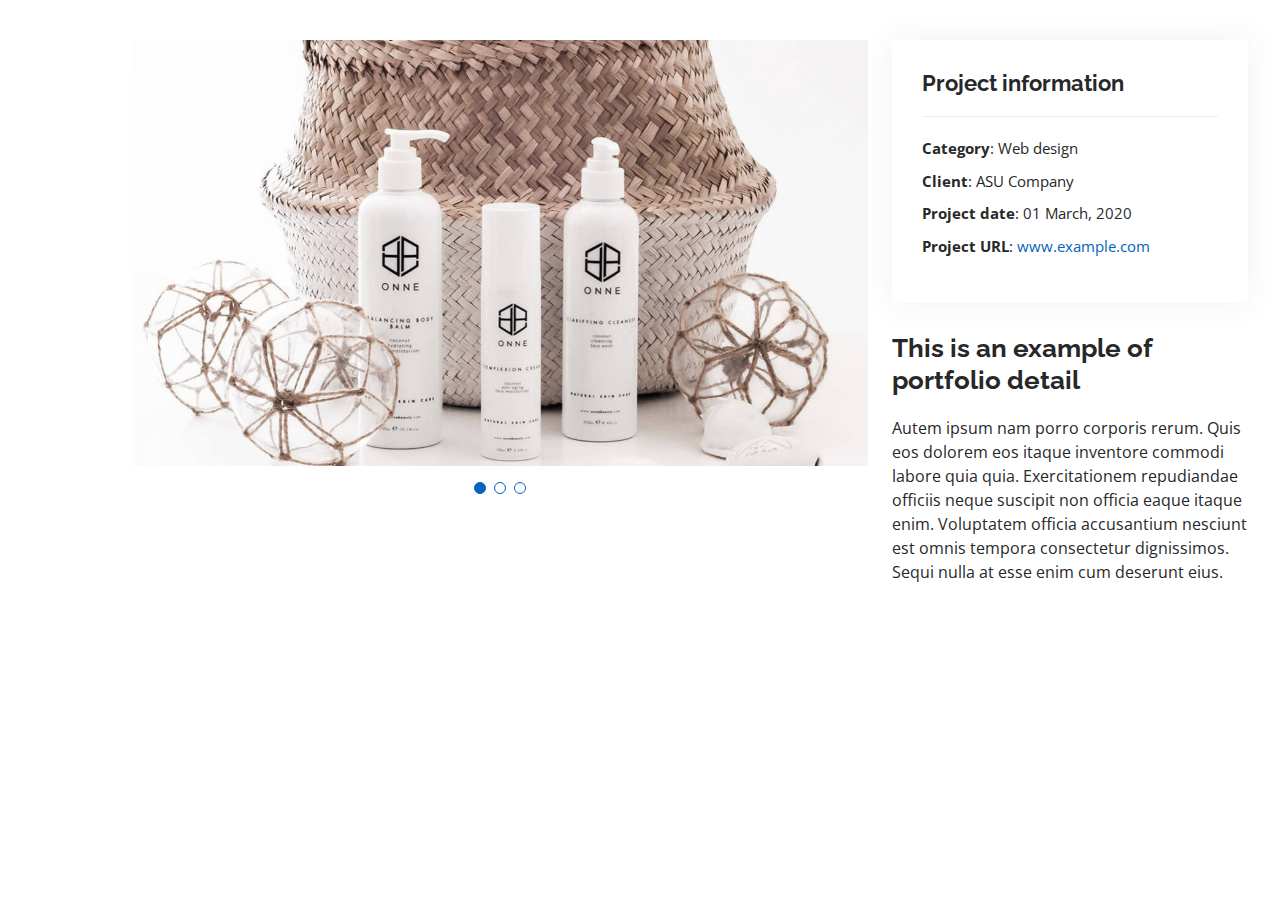
==== portfolio-details.html @ 5c3f9832 "add bootstrap template files" ====
<!DOCTYPE html>
<html lang="en">

<head>
  <meta charset="utf-8">
  <meta content="width=device-width, initial-scale=1.0" name="viewport">

  <title>Portfolio Details - Personal Bootstrap Template</title>
  <meta content="" name="description">
  <meta content="" name="keywords">

  <!-- Favicons -->
  <link href="assets/img/favicon.png" rel="icon">
  <link href="assets/img/apple-touch-icon.png" rel="apple-touch-icon">

  <!-- Google Fonts -->
  <link href="https://fonts.googleapis.com/css?family=Open+Sans:300,300i,400,400i,600,600i,700,700i|Raleway:300,300i,400,400i,500,500i,600,600i,700,700i|Poppins:300,300i,400,400i,500,500i,600,600i,700,700i" rel="stylesheet">

  <!-- Vendor CSS Files -->
  <link href="assets/vendor/aos/aos.css" rel="stylesheet">
  <link href="assets/vendor/bootstrap/css/bootstrap.min.css" rel="stylesheet">
  <link href="assets/vendor/bootstrap-icons/bootstrap-icons.css" rel="stylesheet">
  <link href="assets/vendor/boxicons/css/boxicons.min.css" rel="stylesheet">
  <link href="assets/vendor/glightbox/css/glightbox.min.css" rel="stylesheet">
  <link href="assets/vendor/swiper/swiper-bundle.min.css" rel="stylesheet">

  <!-- Template Main CSS File -->
  <link href="assets/css/style.css" rel="stylesheet">

  <!-- =======================================================
  * Template Name: MyResume - v4.9.2
  * Template URL: https://bootstrapmade.com/free-html-bootstrap-template-my-resume/
  * Author: BootstrapMade.com
  * License: https://bootstrapmade.com/license/
  ======================================================== -->
</head>

<body>

  <main id="main">

    <!-- ======= Portfolio Details Section ======= -->
    <section id="portfolio-details" class="portfolio-details">
      <div class="container">

        <div class="row gy-4">

          <div class="col-lg-8">
            <div class="portfolio-details-slider swiper">
              <div class="swiper-wrapper align-items-center">

                <div class="swiper-slide">
                  <img src="assets/img/portfolio/portfolio-details-1.jpg" alt="">
                </div>

                <div class="swiper-slide">
                  <img src="assets/img/portfolio/portfolio-details-2.jpg" alt="">
                </div>

                <div class="swiper-slide">
                  <img src="assets/img/portfolio/portfolio-details-3.jpg" alt="">
                </div>

              </div>
              <div class="swiper-pagination"></div>
            </div>
          </div>

          <div class="col-lg-4">
            <div class="portfolio-info">
              <h3>Project information</h3>
              <ul>
                <li><strong>Category</strong>: Web design</li>
                <li><strong>Client</strong>: ASU Company</li>
                <li><strong>Project date</strong>: 01 March, 2020</li>
                <li><strong>Project URL</strong>: <a href="#">www.example.com</a></li>
              </ul>
            </div>
            <div class="portfolio-description">
              <h2>This is an example of portfolio detail</h2>
              <p>
                Autem ipsum nam porro corporis rerum. Quis eos dolorem eos itaque inventore commodi labore quia quia. Exercitationem repudiandae officiis neque suscipit non officia eaque itaque enim. Voluptatem officia accusantium nesciunt est omnis tempora consectetur dignissimos. Sequi nulla at esse enim cum deserunt eius.
              </p>
            </div>
          </div>

        </div>

      </div>
    </section><!-- End Portfolio Details Section -->

  </main><!-- End #main -->

  <div id="preloader"></div>
  <a href="#" class="back-to-top d-flex align-items-center justify-content-center"><i class="bi bi-arrow-up-short"></i></a>

  <!-- Vendor JS Files -->
  <script src="assets/vendor/purecounter/purecounter_vanilla.js"></script>
  <script src="assets/vendor/aos/aos.js"></script>
  <script src="assets/vendor/bootstrap/js/bootstrap.bundle.min.js"></script>
  <script src="assets/vendor/glightbox/js/glightbox.min.js"></script>
  <script src="assets/vendor/isotope-layout/isotope.pkgd.min.js"></script>
  <script src="assets/vendor/swiper/swiper-bundle.min.js"></script>
  <script src="assets/vendor/typed.js/typed.min.js"></script>
  <script src="assets/vendor/waypoints/noframework.waypoints.js"></script>
  <script src="assets/vendor/php-email-form/validate.js"></script>

  <!-- Template Main JS File -->
  <script src="assets/js/main.js"></script>

</body>

</html>
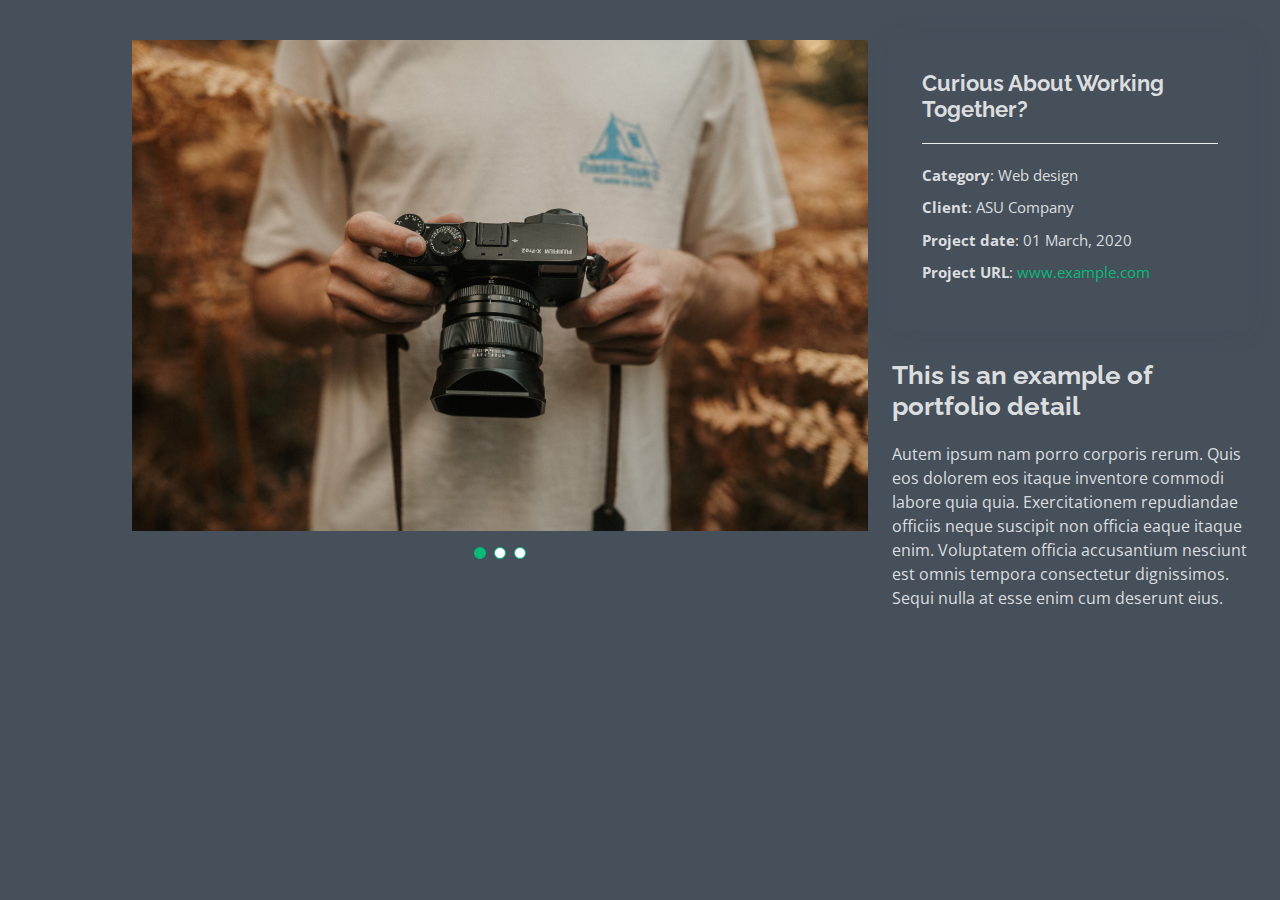
==== commit f90e41b0: "change portfolio image titles" ====
--- a/portfolio-details.html
+++ b/portfolio-details.html
@@ -68,7 +68,7 @@
 
           <div class="col-lg-4">
             <div class="portfolio-info">
-              <h3>Project information</h3>
+              <h3>Curious About Working Together?</h3>
               <ul>
                 <li><strong>Category</strong>: Web design</li>
                 <li><strong>Client</strong>: ASU Company</li>
--- a/assets/css/style.css
+++ b/assets/css/style.css
@@ -1,25 +1,26 @@
-/**
-* Template Name: MyResume - v4.9.2
-* Template URL: https://bootstrapmade.com/free-html-bootstrap-template-my-resume/
-* Author: BootstrapMade.com
-* License: https://bootstrapmade.com/license/
-*/
-
+/**
+* Template Name: MyResume - v4.9.2
+* Template URL: https://bootstrapmade.com/free-html-bootstrap-template-my-resume/
+* Author: BootstrapMade.com
+* License: https://bootstrapmade.com/license/
+*/
+
 /*--------------------------------------------------------------
 # General
 --------------------------------------------------------------*/
 body {
+  background-color: #45505b;
   font-family: "Open Sans", sans-serif;
-  color: #272829;
+  color: #dcdddf;
 }
 
 a {
-  color: #0563bb;
+  color: #05bb78;
   text-decoration: none;
 }
 
 a:hover {
-  color: #067ded;
+  color: #05bb78;
   text-decoration: none;
 }
 
@@ -42,7 +43,7 @@
   right: 15px;
   bottom: 15px;
   z-index: 996;
-  background: #0563bb;
+  background: #05bb78;
   width: 40px;
   height: 40px;
   border-radius: 50px;
@@ -56,7 +57,7 @@
 }
 
 .back-to-top:hover {
-  background: #0678e3;
+  background: #05bb78;
   color: #fff;
 }
 
@@ -76,7 +77,7 @@
   bottom: 0;
   z-index: 9999;
   overflow: hidden;
-  background: #fff;
+  background: rgba(255, 255, 255, 0.536);
 }
 
 #preloader:before {
@@ -84,7 +85,7 @@
   position: fixed;
   top: calc(50% - 30px);
   left: calc(50% - 30px);
-  border: 6px solid #0563bb;
+  border: 6px solid # 05bb78;
   border-top-color: #fff;
   border-bottom-color: #fff;
   border-radius: 50%;
@@ -221,7 +222,7 @@
 .nav-menu .active:focus,
 .nav-menu li:hover>a {
   color: #fff;
-  background: #0563bb;
+  background: #05bb78;
 }
 
 .nav-menu a:hover span,
@@ -275,7 +276,7 @@
 
 .mobile-nav-active .mobile-nav-toggle {
   color: #fff;
-  background-color: #0563bb;
+  background-color: #05bb78;
 }
 
 /*--------------------------------------------------------------
@@ -284,8 +285,8 @@
 #hero {
   width: 100%;
   height: 100vh;
-  background: url("../img/hero-bg.jpg") top right no-repeat;
-  background-size: cover;
+  background: url("../img/selinda2.jpeg") right no-repeat;
+  background-size: 50%;
   position: relative;
 }
 
@@ -297,7 +298,7 @@
 
 #hero:before {
   content: "";
-  background: rgba(255, 255, 255, 0.8);
+  background: rgba(174, 174, 174, 0.561);
   position: absolute;
   bottom: 0;
   top: 0;
@@ -310,7 +311,7 @@
   font-size: 64px;
   font-weight: 700;
   line-height: 56px;
-  color: #45505b;
+  color: #d0dcd7;
 }
 
 #hero p {
@@ -321,7 +322,7 @@
 }
 
 #hero p span {
-  color: #0563bb;
+  color: #05bb78;
   letter-spacing: 1px;
 }
 
@@ -339,12 +340,12 @@
 }
 
 #hero .social-links a:hover {
-  color: #0563bb;
+  color: #05bb78;
 }
 
 @media (max-width: 992px) {
   #hero {
-    text-align: center;
+    background-size: contain;
   }
 
   #hero h1 {
@@ -379,7 +380,7 @@
   margin-bottom: 20px;
   padding-bottom: 20px;
   position: relative;
-  color: #45505b;
+  color: #ddf3de;
 }
 
 .section-title h2::before {
@@ -399,7 +400,7 @@
   display: block;
   width: 40px;
   height: 3px;
-  background: #0563bb;
+  background: #05bb78;
   bottom: 0;
   left: calc(50% - 20px);
 }
@@ -414,7 +415,7 @@
 .about .content h3 {
   font-weight: 700;
   font-size: 26px;
-  color: #728394;
+  color: #05bb78;
 }
 
 .about .content ul {
@@ -435,7 +436,7 @@
 .about .content ul i {
   font-size: 16px;
   margin-right: 5px;
-  color: #0563bb;
+  color: #05bb78;
   line-height: 0;
 }
 
@@ -452,7 +453,7 @@
   width: 100%;
   position: relative;
   text-align: center;
-  background: #fff;
+  background: #45505b;
 }
 
 .facts .count-box i {
@@ -461,7 +462,7 @@
   left: 50%;
   transform: translateX(-50%);
   font-size: 24px;
-  background: #0563bb;
+  background: #05bb78;
   color: #fff;
   border-radius: 50px;
   display: inline-flex;
@@ -475,7 +476,7 @@
   font-size: 36px;
   display: block;
   font-weight: 600;
-  color: #011426;
+  color: #fff;
 }
 
 .facts .count-box p {
@@ -502,7 +503,7 @@
   display: block;
   font-weight: 600;
   font-family: "Poppins", sans-serif;
-  color: #45505b;
+  color: #fff;
 }
 
 .skills .progress .skill .val {
@@ -511,75 +512,14 @@
 }
 
 .skills .progress-bar-wrap {
-  background: #f2f3f5;
+  background: #f2f3f500;
 }
 
 .skills .progress-bar {
   width: 1px;
   height: 10px;
   transition: 0.9s;
-  background-color: #0563bb;
-}
-
-/*--------------------------------------------------------------
-# Resume
---------------------------------------------------------------*/
-.resume .resume-title {
-  font-size: 26px;
-  font-weight: 700;
-  margin-top: 20px;
-  margin-bottom: 20px;
-  color: #45505b;
-}
-
-.resume .resume-item {
-  padding: 0 0 20px 20px;
-  margin-top: -2px;
-  border-left: 2px solid #0563bb;
-  position: relative;
-}
-
-.resume .resume-item h4 {
-  line-height: 18px;
-  font-size: 18px;
-  font-weight: 600;
-  text-transform: uppercase;
-  font-family: "Poppins", sans-serif;
-  color: #0563bb;
-  margin-bottom: 10px;
-}
-
-.resume .resume-item h5 {
-  font-size: 16px;
-  background: #f7f8f9;
-  padding: 5px 15px;
-  display: inline-block;
-  font-weight: 600;
-  margin-bottom: 10px;
-}
-
-.resume .resume-item ul {
-  padding-left: 20px;
-}
-
-.resume .resume-item ul li {
-  padding-bottom: 10px;
-}
-
-.resume .resume-item:last-child {
-  padding-bottom: 0;
-}
-
-.resume .resume-item::before {
-  content: "";
-  position: absolute;
-  width: 16px;
-  height: 16px;
-  border-radius: 50px;
-  left: -9px;
-  top: 0;
-  background: #fff;
-  border: 2px solid #0563bb;
+  background-color: #05bb78;
 }
 
 /*--------------------------------------------------------------
@@ -614,7 +554,7 @@
 
 .portfolio #portfolio-flters li:hover,
 .portfolio #portfolio-flters li.filter-active {
-  color: #0563bb;
+  color: #05bb78;
 }
 
 .portfolio #portfolio-flters li:last-child {
@@ -760,11 +700,11 @@
   height: 12px;
   background-color: #fff;
   opacity: 1;
-  border: 1px solid #0563bb;
+  border: 1px solid #05bb78;
 }
 
 .portfolio-details .portfolio-details-slider .swiper-pagination .swiper-pagination-bullet-active {
-  background-color: #0563bb;
+  background-color: #05bb78;
 }
 
 .portfolio-details .portfolio-info {
@@ -811,7 +751,7 @@
   text-align: center;
   padding: 70px 20px 80px 20px;
   transition: all ease-in-out 0.3s;
-  background: #fff;
+  background: rgba(0, 0, 0, 0);
   box-shadow: 0px 5px 90px 0px rgba(110, 123, 131, 0.05);
 }
 
@@ -840,7 +780,7 @@
 
 .services .icon-box .icon svg path {
   transition: 0.5s;
-  fill: #f5f5f5;
+  fill: #000;
 }
 
 .services .icon-box h4 {
@@ -850,7 +790,7 @@
 }
 
 .services .icon-box h4 a {
-  color: #45505b;
+  color: #05bb78;
   transition: ease-in-out 0.3s;
 }
 
@@ -1007,11 +947,11 @@
   height: 12px;
   background-color: #fff;
   opacity: 1;
-  border: 1px solid #0563bb;
+  border: 1px solid #05bb78;
 }
 
 .testimonials .swiper-pagination .swiper-pagination-bullet-active {
-  background-color: #0563bb;
+  background-color: #05bb78;
 }
 
 @media (min-width: 992px) {
@@ -1025,16 +965,16 @@
 --------------------------------------------------------------*/
 .contact .info {
   width: 100%;
-  background: #fff;
+  background: rgba(255, 255, 255, 0);
 }
 
 .contact .info i {
   font-size: 20px;
-  color: #0563bb;
+  color: #05bb78;
   float: left;
   width: 44px;
   height: 44px;
-  background: #eef7ff;
+  background: #d2eedb;
   display: flex;
   justify-content: center;
   align-items: center;
@@ -1047,7 +987,7 @@
   font-size: 22px;
   font-weight: 600;
   margin-bottom: 5px;
-  color: #45505b;
+  color: rgb(215, 209, 209);
 }
 
 .contact .info p {
@@ -1065,13 +1005,13 @@
 .contact .info .email:hover i,
 .contact .info .address:hover i,
 .contact .info .phone:hover i {
-  background: #0563bb;
+  background: #05bb78;
   color: #fff;
 }
 
 .contact .php-email-form {
   width: 100%;
-  background: #fff;
+  background: rgba(255, 255, 255, 0);
 }
 
 .contact .php-email-form .form-group {
@@ -1172,14 +1112,15 @@
 # Footer
 --------------------------------------------------------------*/
 #footer {
-  background: #f7f8f9;
-  color: #45505b;
+  background: #a1a2a2;
+  color: rgba(255, 255, 255, 0.791);
   font-size: 14px;
   text-align: center;
   padding: 30px 0;
 }
 
 #footer h3 {
+  color: #fff;
   font-size: 36px;
   font-weight: 700;
   position: relative;
@@ -1202,8 +1143,8 @@
 #footer .social-links a {
   font-size: 18px;
   display: inline-block;
-  background: #0563bb;
-  color: #fff;
+  background: #05bb78;
+  color: rgba(255, 255, 255, 0.737);
   line-height: 1;
   padding: 8px 0;
   margin-right: 4px;
@@ -1215,7 +1156,7 @@
 }
 
 #footer .social-links a:hover {
-  background: #0678e3;
+  background: #03945f;
   color: #fff;
   text-decoration: none;
 }
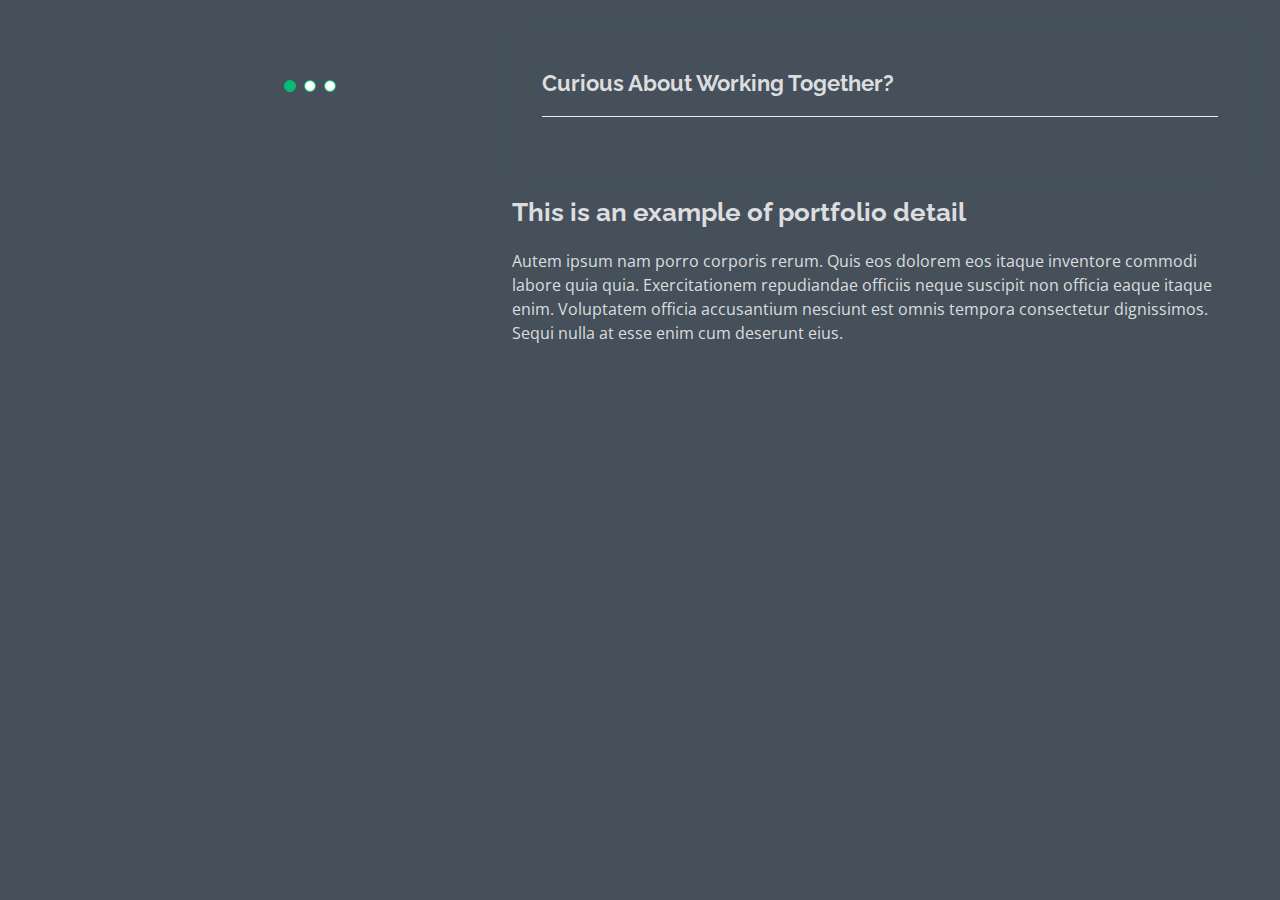
==== commit ee1fb241: "add additional photos, details pages" ====
--- a/portfolio-details.html
+++ b/portfolio-details.html
@@ -5,7 +5,7 @@
   <meta charset="utf-8">
   <meta content="width=device-width, initial-scale=1.0" name="viewport">
 
-  <title>Portfolio Details - Personal Bootstrap Template</title>
+  <title>Image Details</title>
   <meta content="" name="description">
   <meta content="" name="keywords">
 
@@ -45,20 +45,20 @@
 
         <div class="row gy-4">
 
-          <div class="col-lg-8">
+          <div class="col-lg-4">
             <div class="portfolio-details-slider swiper">
               <div class="swiper-wrapper align-items-center">
 
                 <div class="swiper-slide">
-                  <img src="assets/img/portfolio/portfolio-details-1.jpg" alt="">
+                  <img src="assets/img/portfolio/Jan31.6.jpg" alt="">
                 </div>
 
                 <div class="swiper-slide">
-                  <img src="assets/img/portfolio/portfolio-details-2.jpg" alt="">
+                  <img src="assets/img/portfolio/Jan31.5.jpg" alt="">
                 </div>
 
                 <div class="swiper-slide">
-                  <img src="assets/img/portfolio/portfolio-details-3.jpg" alt="">
+                  <img src="assets/img/portfolio/DSC_0408.jpg" alt="">
                 </div>
 
               </div>
@@ -66,15 +66,9 @@
             </div>
           </div>
 
-          <div class="col-lg-4">
+          <div class="col-lg-8">
             <div class="portfolio-info">
               <h3>Curious About Working Together?</h3>
-              <ul>
-                <li><strong>Category</strong>: Web design</li>
-                <li><strong>Client</strong>: ASU Company</li>
-                <li><strong>Project date</strong>: 01 March, 2020</li>
-                <li><strong>Project URL</strong>: <a href="#">www.example.com</a></li>
-              </ul>
             </div>
             <div class="portfolio-description">
               <h2>This is an example of portfolio detail</h2>
@@ -88,7 +82,7 @@
 
       </div>
     </section><!-- End Portfolio Details Section -->
-
+    
   </main><!-- End #main -->
 
   <div id="preloader"></div>
--- a/assets/css/style.css
+++ b/assets/css/style.css
@@ -31,6 +31,15 @@
 h5,
 h6 {
   font-family: "Raleway", sans-serif;
+}
+
+h5 {
+  text-transform: capitalize;
+  color: #05bb78;
+}
+
+ul {
+  list-style: none;
 }
 
 /*--------------------------------------------------------------
@@ -682,12 +691,13 @@
 /*--------------------------------------------------------------
 # Portfolio Details
 --------------------------------------------------------------*/
+
 .portfolio-details {
   padding-top: 40px;
 }
 
 .portfolio-details .portfolio-details-slider img {
-  width: 100%;
+  max-height: 400px;
 }
 
 .portfolio-details .portfolio-details-slider .swiper-pagination {
@@ -742,6 +752,10 @@
 
 .portfolio-details .portfolio-description p {
   padding: 0;
+}
+
+.swiper-slide {
+  text-align: center;
 }
 
 /*--------------------------------------------------------------
@@ -1065,6 +1079,7 @@
   border-radius: 4px;
   box-shadow: none;
   font-size: 14px;
+  background-color: rgba(255, 255, 255, 0.65);
 }
 
 .contact .php-email-form input {
@@ -1076,7 +1091,7 @@
 }
 
 .contact .php-email-form button[type=submit] {
-  background: #0563bb;
+  background: #05bb78;
   border: 0;
   padding: 10px 35px;
   color: #fff;
@@ -1085,7 +1100,7 @@
 }
 
 .contact .php-email-form button[type=submit]:hover {
-  background: #0678e3;
+  background: #03945f;
 }
 
 @-webkit-keyframes animate-loading {
@@ -1111,9 +1126,17 @@
 /*--------------------------------------------------------------
 # Footer
 --------------------------------------------------------------*/
+#footer a {
+  color: #03945f;
+}
+
+#footer a:hover {
+  color: #026742;
+}
+
 #footer {
   background: #a1a2a2;
-  color: rgba(255, 255, 255, 0.791);
+  color: rgba(255, 255, 255, 0.874);
   font-size: 14px;
   text-align: center;
   padding: 30px 0;
@@ -1130,7 +1153,7 @@
 }
 
 #footer p {
-  font-size: 15;
+  font-size: 16;
   font-style: italic;
   padding: 0;
   margin: 0 0 40px 0;
